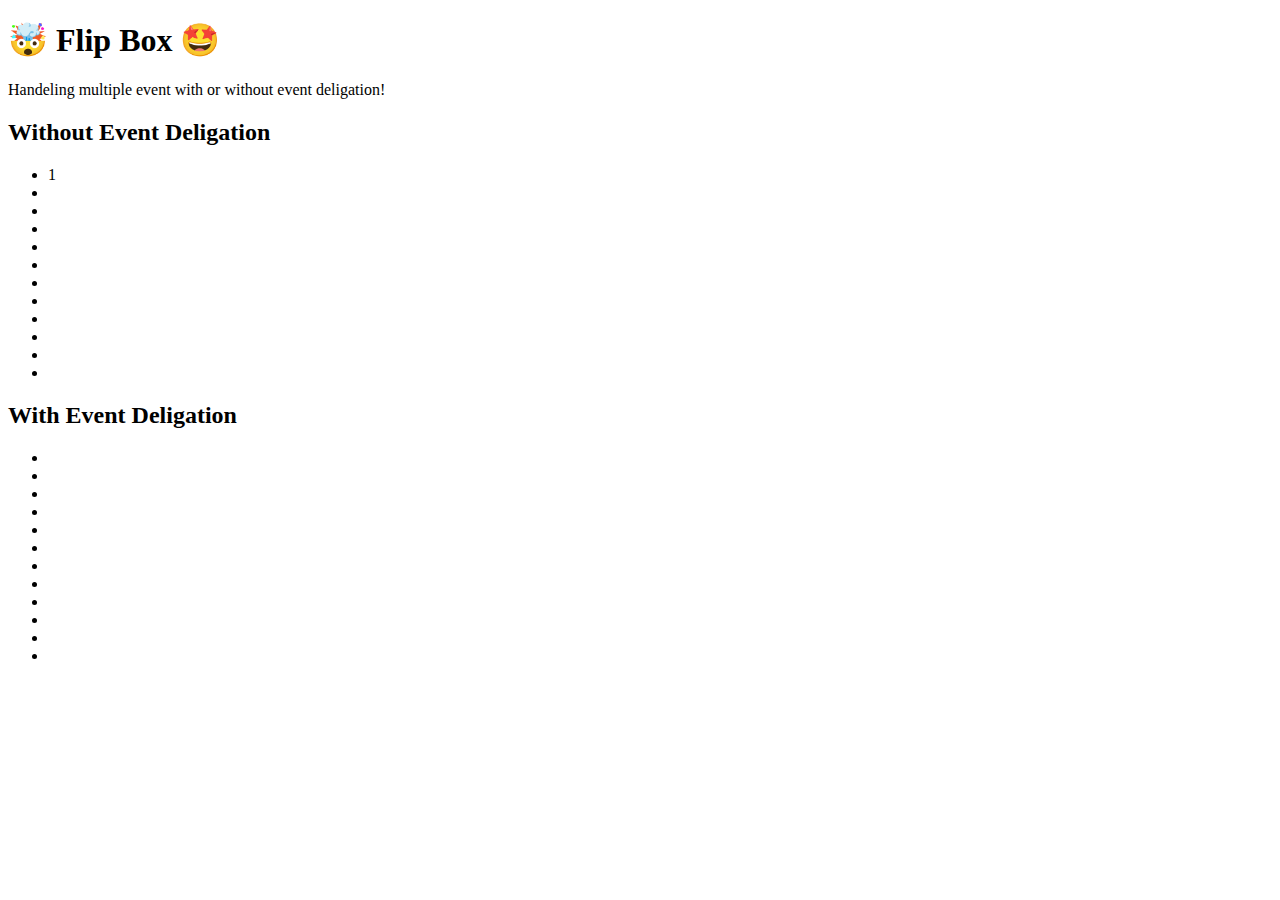
==== block-BJaaep/code/index.html @ 697c17be "Assignment: Flip Box block-2" ====
<!DOCTYPE html>
<html lang="en">
  <head>
    <meta charset="UTF-8" />
    <meta name="viewport" content="width=device-width, initial-scale=1.0" />
    <title>Flip Box</title>
    <link
      href="https://fonts.googleapis.com/css2?family=Montserrat:wght@200;400&display=swap"
      rel="stylesheet"
    />
    <link rel="stylesheet" href="style.css" />
  </head>
  <body>
    <h1 class="heading">🤯 Flip Box 🤩</h1>
    <p>Handeling multiple event with or without event deligation!</p>
    <div class="container">
      <div class="wrapper">
        <h2>Without Event Deligation</h2>
        <ul class="boxes noDeligation">
          <li class="box">1</li>
          <li class="box"></li>
          <li class="box"></li>
          <li class="box"></li>
          <li class="box"></li>
          <li class="box"></li>
          <li class="box"></li>
          <li class="box"></li>
          <li class="box"></li>
          <li class="box"></li>
          <li class="box"></li>
          <li class="box"></li>
        </ul>
      </div>
      <div class="wrapper">
        <h2>With Event Deligation</h2>
        <ul class="boxes Deligation">
          <li class="box"></li>
          <li class="box"></li>
          <li class="box"></li>
          <li class="box"></li>
          <li class="box"></li>
          <li class="box"></li>
          <li class="box"></li>
          <li class="box"></li>
          <li class="box"></li>
          <li class="box"></li>
          <li class="box"></li>
          <li class="box"></li>
        </ul>
      </div>
    </div>
    <script src="./script.js"></script>
  </body>
</html>
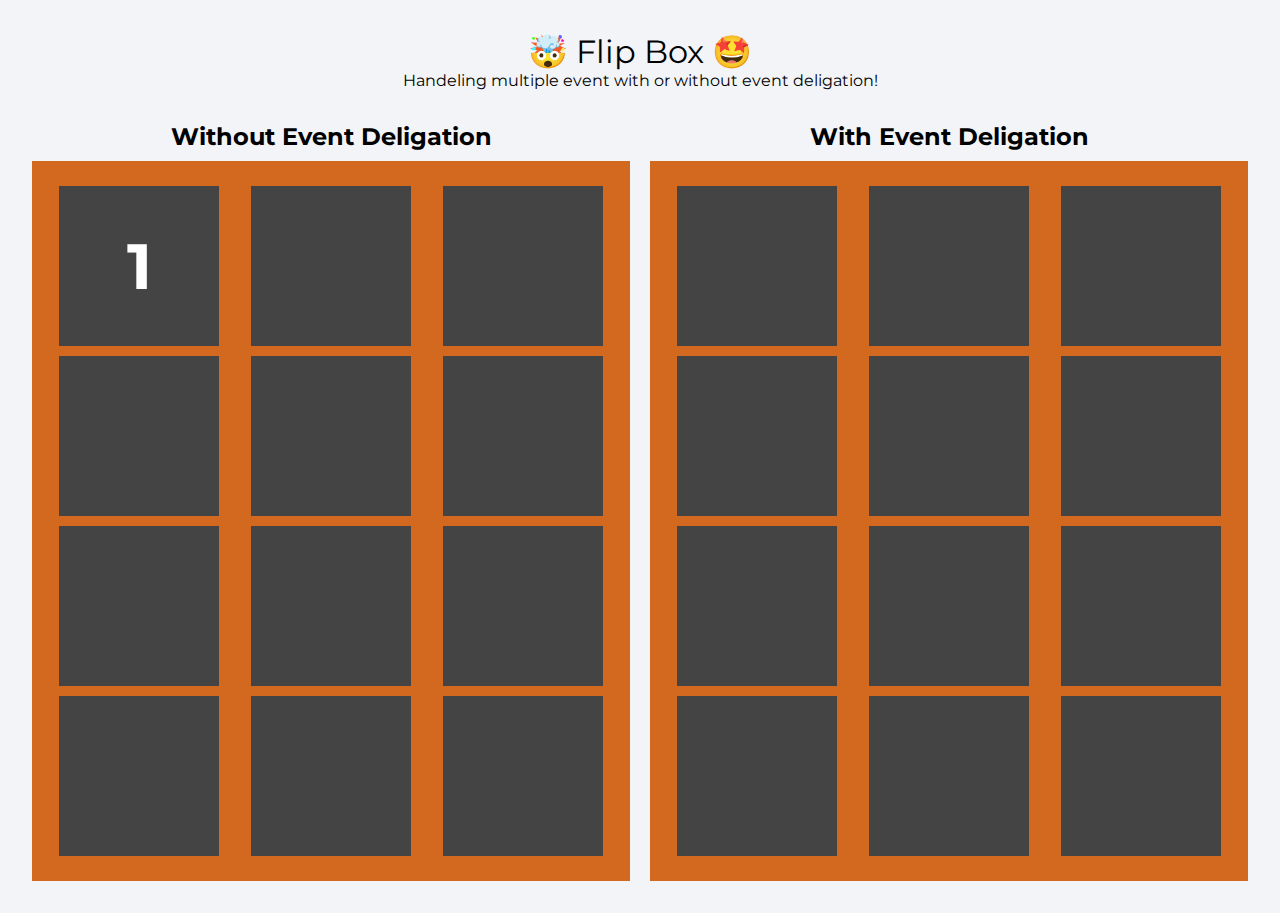
==== commit d3c01a37: "Assignment: Flip Box block-2" ====
--- a/block-BJaaep/code/index.html
+++ b/block-BJaaep/code/index.html
@@ -34,18 +34,18 @@
       <div class="wrapper">
         <h2>With Event Deligation</h2>
         <ul class="boxes Deligation">
-          <li class="box"></li>
-          <li class="box"></li>
-          <li class="box"></li>
-          <li class="box"></li>
-          <li class="box"></li>
-          <li class="box"></li>
-          <li class="box"></li>
-          <li class="box"></li>
-          <li class="box"></li>
-          <li class="box"></li>
-          <li class="box"></li>
-          <li class="box"></li>
+          <li class="box",data-text="1"></li>
+          <li class="box",data-text="2"></li>
+          <li class="box",data-text="3"></li>
+          <li class="box",data-text="4"></li>
+          <li class="box",data-text="5"></li>
+          <li class="box",data-text="6"></li>
+          <li class="box",data-text="7"></li>
+          <li class="box",data-text="8"></li>
+          <li class="box",data-text="9"></li>
+          <li class="box",data-text="10"></li>
+          <li class="box",data-text="11"></li>
+          <li class="box",data-text="12"></li>
         </ul>
       </div>
     </div>
--- a/block-BJaaep/code/style.css
+++ b/block-BJaaep/code/style.css
@@ -0,0 +1,119 @@
+html {
+  box-sizing: border-box;
+  font-size: 16px;
+}
+
+*,
+*:before,
+*:after {
+  box-sizing: inherit;
+}
+
+body,
+h1,
+h2,
+h3,
+h4,
+h5,
+h6,
+p,
+ol,
+ul {
+  margin: 0;
+  padding: 0;
+  font-weight: normal;
+}
+
+ol,
+ul {
+  list-style: none;
+}
+
+img {
+  max-width: 100%;
+  height: auto;
+}
+
+body {
+  background: #f2f4f8;
+  font-family: 'Montserrat', sans-serif;
+  text-align: center;
+}
+
+.container {
+  text-align: center;
+  max-width: 1280px;
+  padding: 2rem;
+  margin: 0 auto;
+  display: flex;
+}
+
+.banner {
+  display: inline-block;
+  color: #424242;
+  font-size: 20px;
+  text-decoration: none;
+  text-align: center;
+  margin: 20px auto;
+  padding: 10px 20px;
+  background: white;
+  border-radius: 4px;
+  min-width: 24px;
+  font-size: 20px;
+  box-shadow: 0 14px 26px rgba(0, 0, 0, 0.04);
+  border: 2px solid;
+}
+.wrapper {
+  max-width: 50%;
+  margin: 0 auto;
+}
+
+.boxes {
+  display: flex;
+  flex-wrap: wrap;
+  justify-content: space-evenly;
+  background-color: chocolate;
+  color: #444;
+  padding: 20px 0;
+}
+
+.wrapper:first-child {
+  margin-right: 20px;
+}
+
+.box {
+  margin: 5px;
+  background-color: #444;
+  background-size: contain;
+  background-repeat: no-repeat;
+  background-position: center center;
+  height: 160px;
+  width: 160px;
+  display: flex;
+  justify-content: center;
+  align-items: center;
+  font-size: 4rem;
+  font-weight: bold;
+  color: white;
+  cursor: pointer;
+}
+.text {
+  height: 100%;
+  display: flex;
+  justify-content: center;
+  align-items: center;
+}
+
+.first {
+  margin-right: 20px;
+}
+
+h2 {
+  font-weight: bolder;
+  padding-bottom: 10px;
+}
+
+.heading {
+  text-align: center;
+  margin-top: 2rem;
+}
